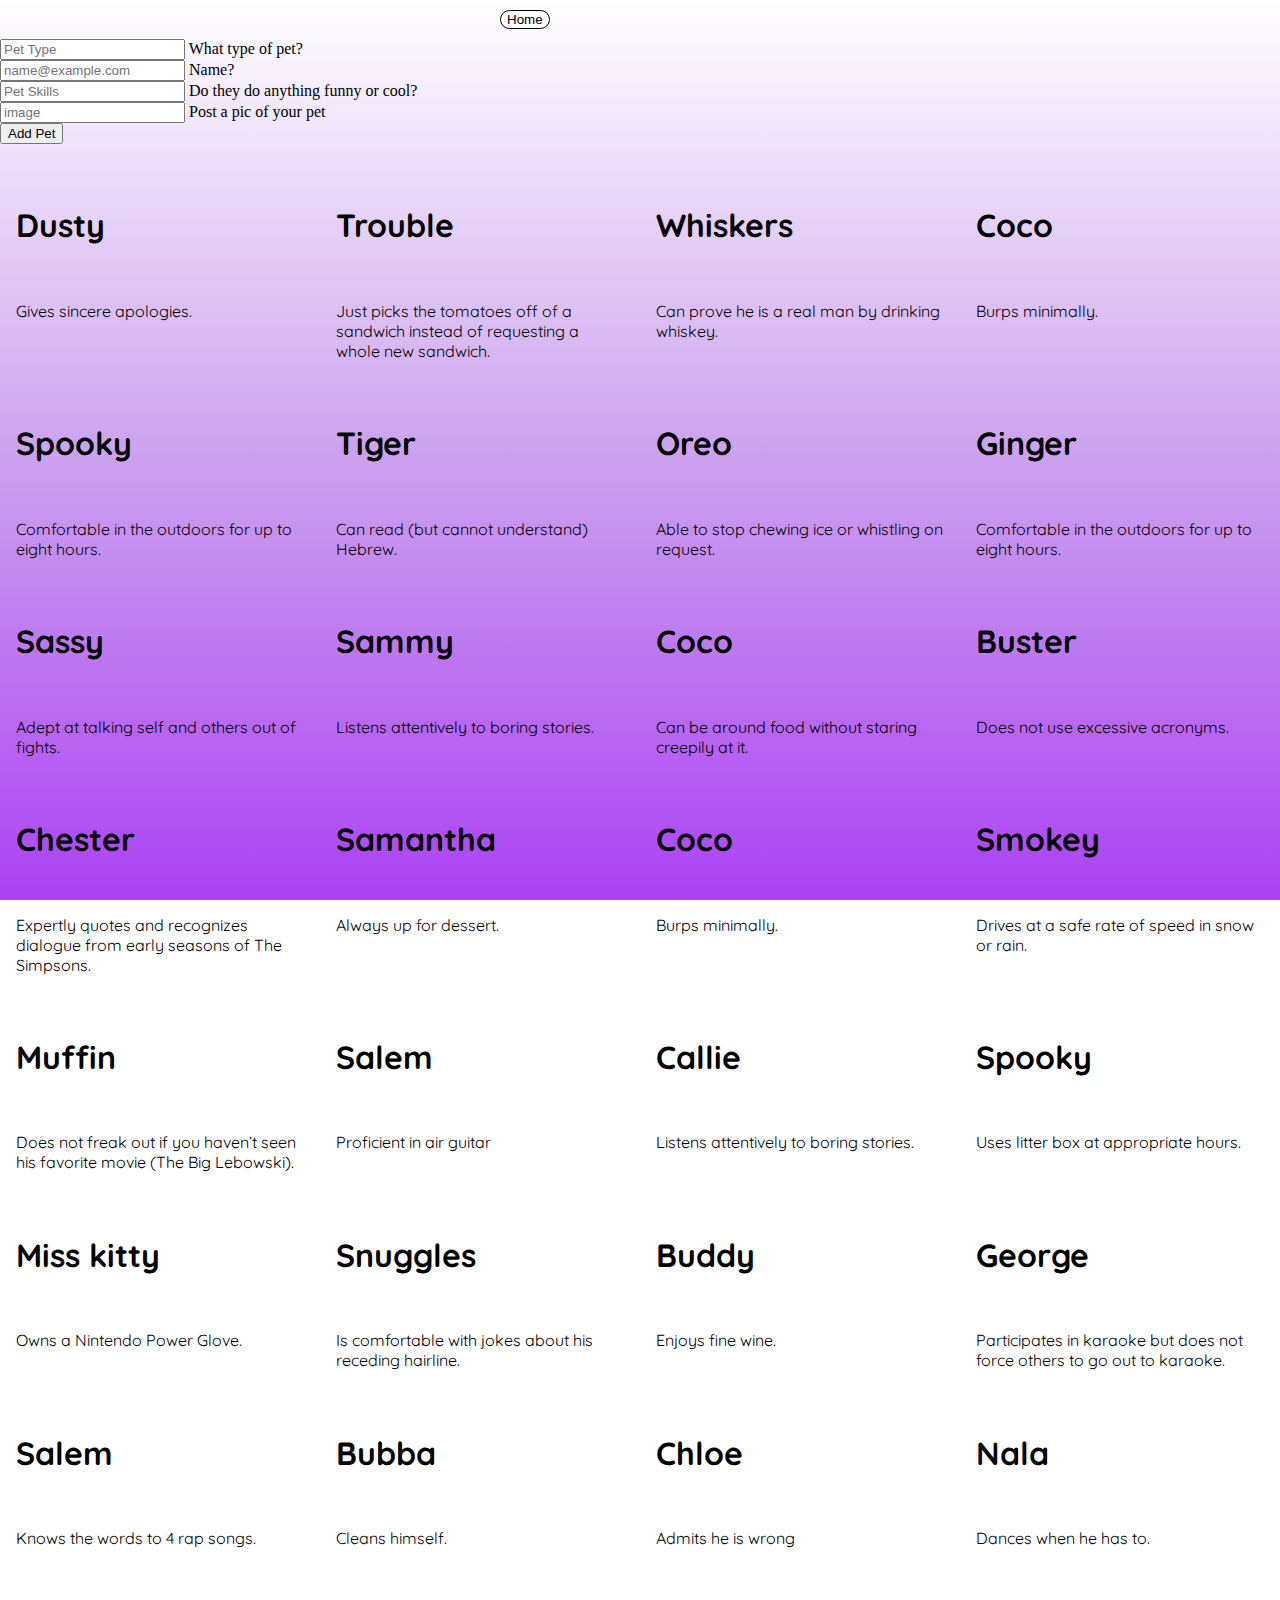
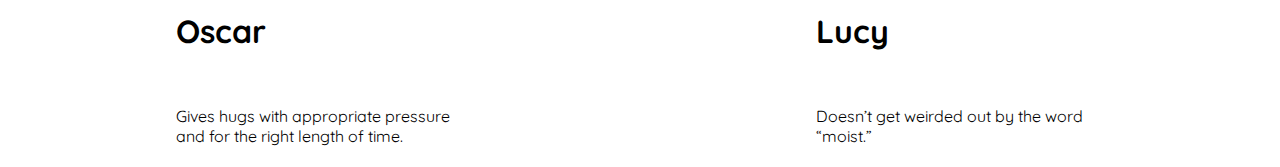
==== create.html @ e682be97 "added form to add pets" ====
<!DOCTYPE html>
<html lang="en">
<head>
  <meta charset="UTF-8">
  <meta http-equiv="X-UA-Compatible" content="IE=edge">
  <meta name="viewport" content="width=device-width, initial-scale=1.0">
  <title>Pet App</title>
  <link rel="stylesheet" href="styles.css">
  <link href="https://cdn.jsdelivr.net/npm/bootstrap@5.3.0-alpha1/dist/css/bootstrap.min.css" rel="stylesheet" integrity="sha384-GLhlTQ8iRABdZLl6O3oVMWSktQOp6b7In1Zl3/Jr59b6EGGoI1aFkw7cmDA6j6gD" crossorigin="anonymous">
</head>
<body>
      <form action="index.html">
        <button id="home">Home</button>
      </form>


    <form id="forms">
      <div class="form-floating mb-3">
        <input type="text" class="form-control" id="type" placeholder="Pet Type" required>
        <label for="floatingInput">What type of pet?</label>
      </div>
    <div class="form-floating mb-3">
      <input type="text" class="form-control" id="name" placeholder="name@example.com" required>
      <label for="floatingInput">Name?</label>
    </div>

    <div class="form-floating mb-3">
      <input type="text" class="form-control" id="specialSkill" placeholder="Pet Skills" required>
      <label for="floatingInput">Do they do anything funny or cool?</label>
    </div>

    <div class="form-floating mb-3">
      <input type="url" class="form-control" id="image" placeholder="image" required>
      <label for="floatingInput">Post a pic of your pet</label>
    </div>
    <button type="submit" class="btn btn-outline-danger" id="form-submit">Add Pet</button>
  </form>
  
  

  <div id="app"></div>

 






  
  <script src="create.js"></script>
  <script src="https://cdn.jsdelivr.net/npm/bootstrap@5.3.0-alpha1/dist/js/bootstrap.bundle.min.js" integrity="sha384-w76AqPfDkMBDXo30jS1Sgez6pr3x5MlQ1ZAGC+nuZB+EYdgRZgiwxhTBTkF7CXvN" crossorigin="anonymous"></script>
  <script
      src="https://cdn.jsdelivr.net/npm/bootstrap@5.1.3/dist/js/bootstrap.bundle.min.js"
      integrity="sha384-ka7Sk0Gln4gmtz2MlQnikT1wXgYsOg+OMhuP+IlRH9sENBO0LRn5q+8nbTov4+1p"
      crossorigin="anonymous"
    ></script>
  </body>
</html>
---- styles.css ----
@import url('https://fonts.googleapis.com/css2?family=Fuzzy+Bubbles:wght@700&display=swap');
@import url('https://fonts.googleapis.com/css2?family=Quicksand:wght@300..700&display=swap');

html, body {
  margin: 0;
  padding: 0;
}

body {
  background-image: linear-gradient(white, rgb(204, 163, 238), rgb(172, 66, 243));
  background-size: cover;
  background-position: center;
  background-attachment: fixed;
}

h2 {
  text-align: center;
  text-decoration: underline;
  font-family: "Fuzzy Bubbles", sans-serif;
  font-weight: 700;
  font-style: normal;
}

#app {
  display: flex;
  flex-direction: row;
  flex-wrap: wrap;
  justify-content: space-around;
  padding-top: 20px;
  
}

.card {
  margin-top: 5px;
  margin-bottom: 5px;
}

p, h1 {
  font-family: "Quicksand", sans-serif;
}

.btns {
  display: flex;
  justify-content: space-evenly;
  padding-top: 20px;
  padding-bottom: 10px;
  border-bottom: 3px solid rgba(201, 83, 236, 0.473);
  
}

#home {
  border-radius: 70px;
  margin-bottom: 10px;
  margin-top: 10px;
  display: flex;
  justify-content: center;
  background-color: rgba(255, 255, 255, 0.404);
  margin-left: 500px;
  border: 1px solid;
}


button {
  margin-right: 18px;
}
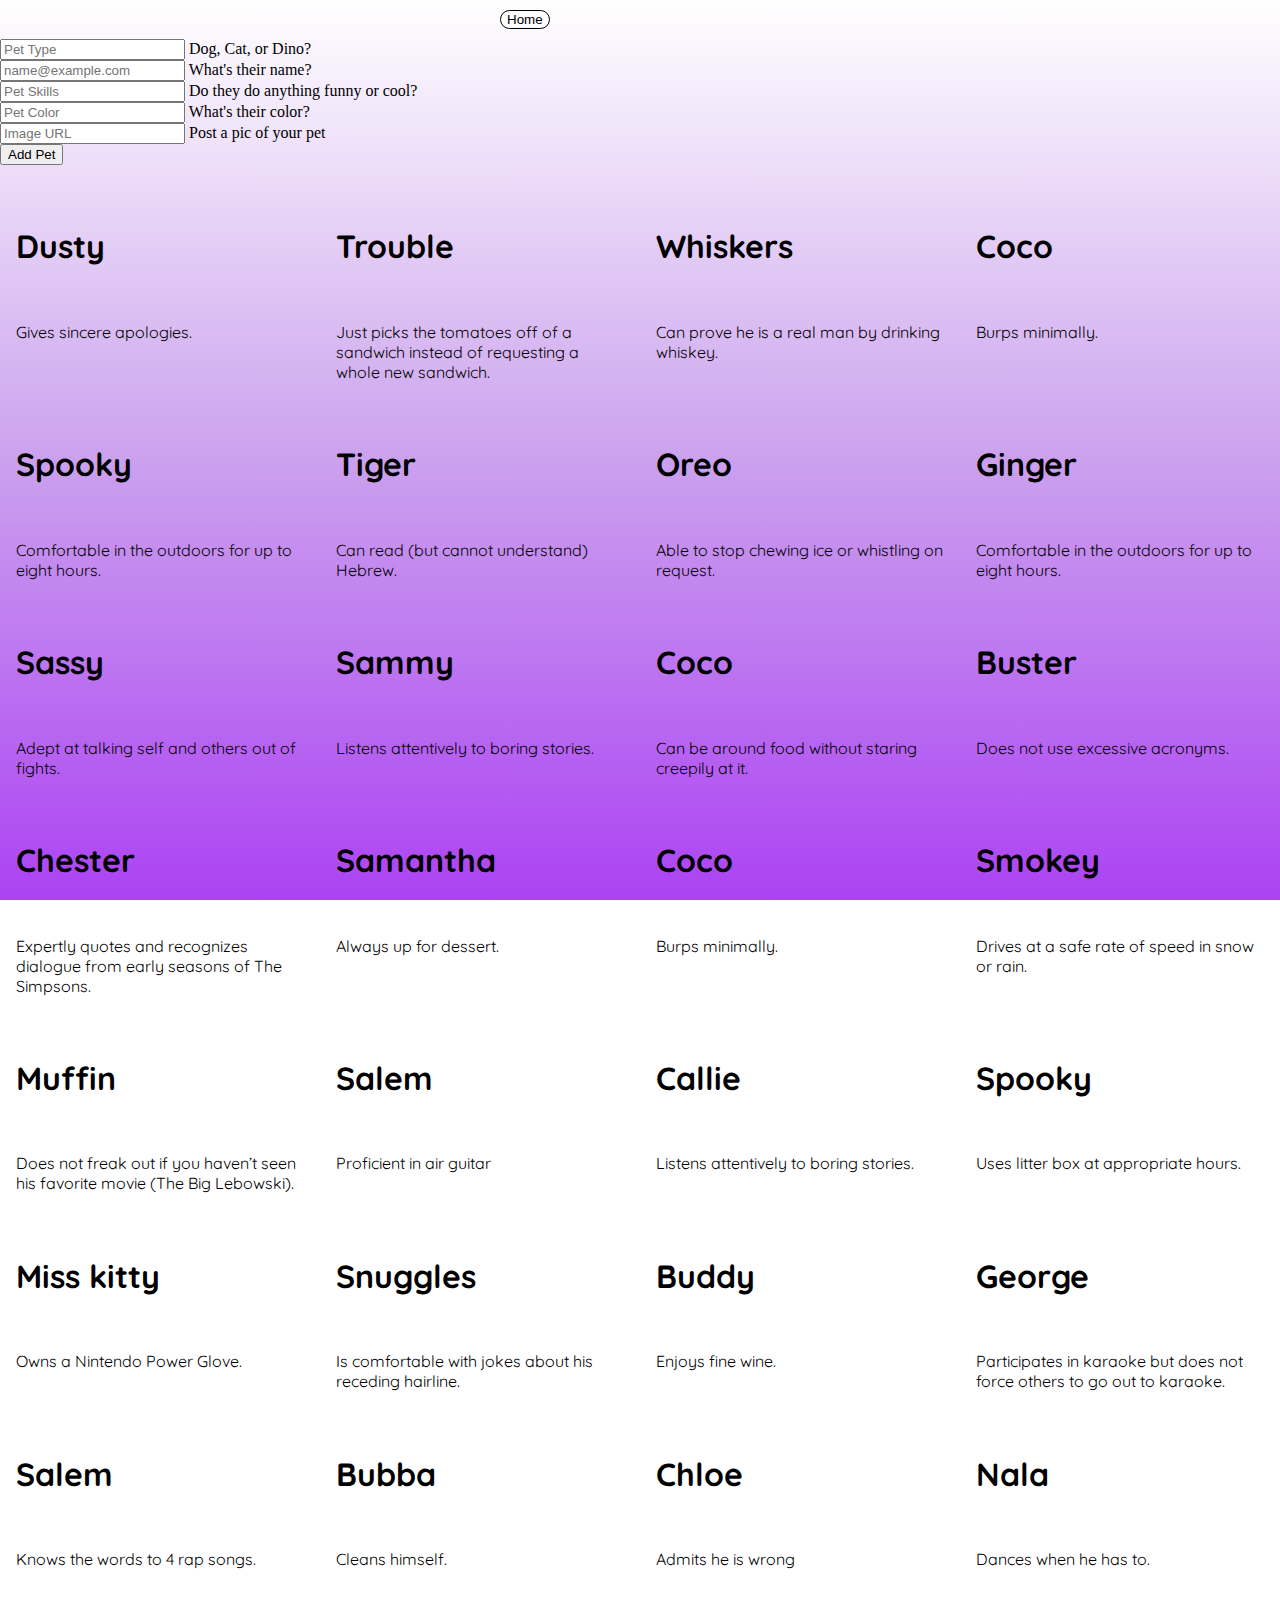
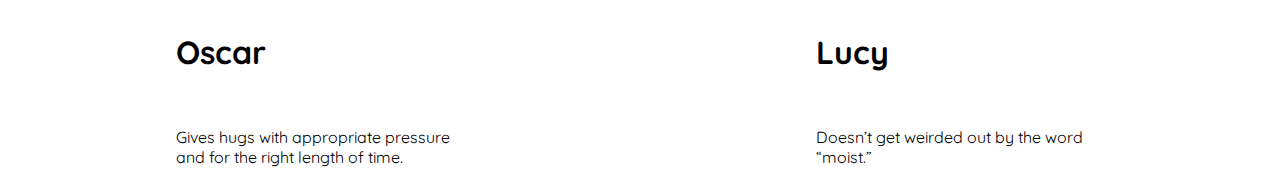
==== commit 66df5307: "finished form/functions/event listeners to add a pet" ====
--- a/create.html
+++ b/create.html
@@ -17,11 +17,11 @@
     <form id="forms">
       <div class="form-floating mb-3">
         <input type="text" class="form-control" id="type" placeholder="Pet Type" required>
-        <label for="floatingInput">What type of pet?</label>
+        <label for="floatingInput">Dog, Cat, or Dino?</label>
       </div>
     <div class="form-floating mb-3">
       <input type="text" class="form-control" id="name" placeholder="name@example.com" required>
-      <label for="floatingInput">Name?</label>
+      <label for="floatingInput">What's their name?</label>
     </div>
 
     <div class="form-floating mb-3">
@@ -30,9 +30,15 @@
     </div>
 
     <div class="form-floating mb-3">
-      <input type="url" class="form-control" id="image" placeholder="image" required>
+      <input type="text" class="form-control" id="color" placeholder="Pet Color" required>
+      <label for="floatingInput">What's their color?</label>
+    </div>
+    
+    <div class="form-floating mb-3">
+      <input type="url" class="form-control" id="image" placeholder="Image URL" required>
       <label for="floatingInput">Post a pic of your pet</label>
     </div>
+    
     <button type="submit" class="btn btn-outline-danger" id="form-submit">Add Pet</button>
   </form>
   
--- a/styles.css
+++ b/styles.css
@@ -63,3 +63,10 @@
 button {
   margin-right: 18px;
 }
+
+.form_select {
+  display: flex;
+  justify-content: flex-start;
+  margin-bottom: 10px;
+  padding-left: 10px;
+}
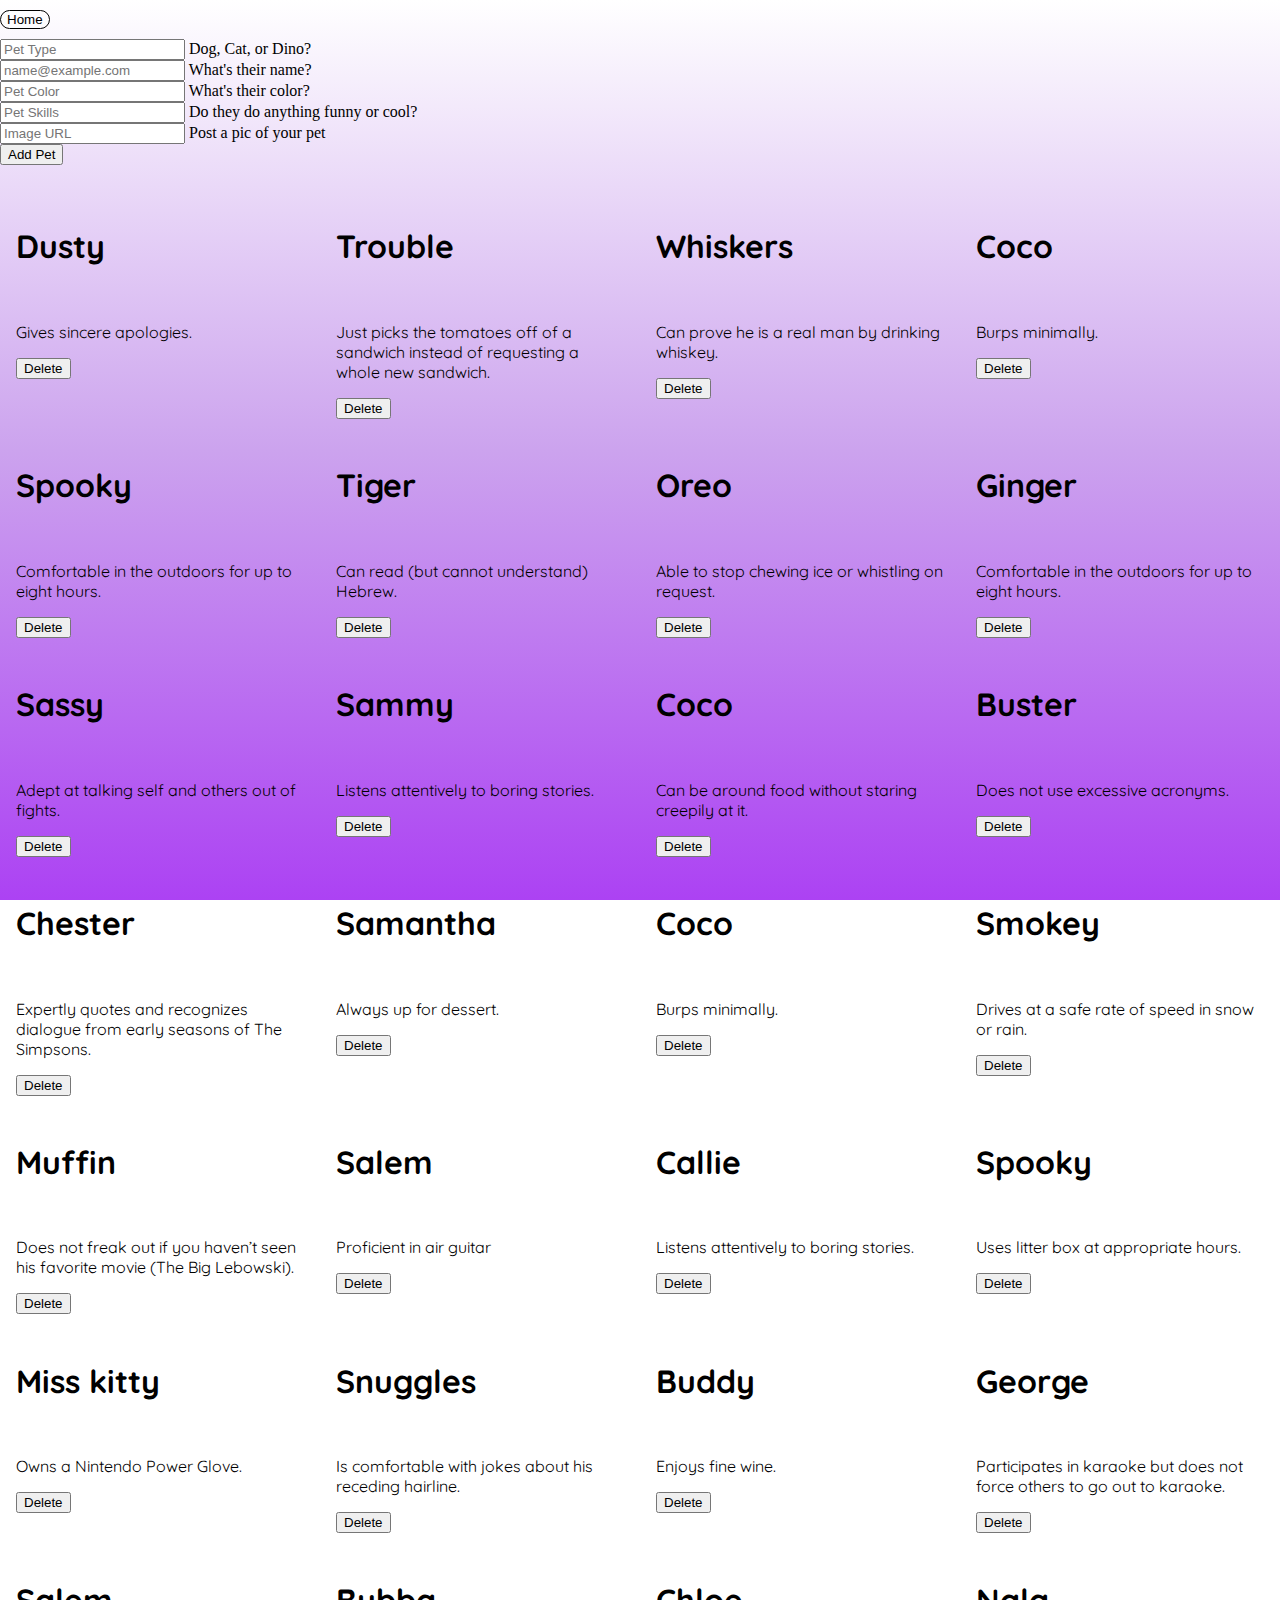
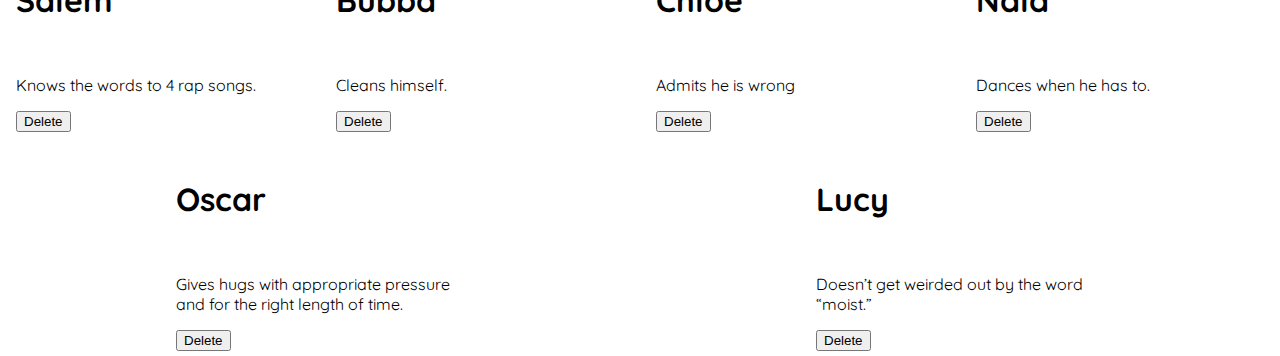
==== commit c7f356a5: "finished pet adoption" ====
--- a/create.html
+++ b/create.html
@@ -23,23 +23,24 @@
       <input type="text" class="form-control" id="name" placeholder="name@example.com" required>
       <label for="floatingInput">What's their name?</label>
     </div>
-
-    <div class="form-floating mb-3">
-      <input type="text" class="form-control" id="specialSkill" placeholder="Pet Skills" required>
-      <label for="floatingInput">Do they do anything funny or cool?</label>
-    </div>
-
+    
     <div class="form-floating mb-3">
       <input type="text" class="form-control" id="color" placeholder="Pet Color" required>
       <label for="floatingInput">What's their color?</label>
     </div>
     
     <div class="form-floating mb-3">
+      <input type="text" class="form-control" id="specialSkill" placeholder="Pet Skills" required>
+      <label for="floatingInput">Do they do anything funny or cool?</label>
+    </div>
+
+    
+    <div class="form-floating mb-3">
       <input type="url" class="form-control" id="image" placeholder="Image URL" required>
       <label for="floatingInput">Post a pic of your pet</label>
     </div>
     
-    <button type="submit" class="btn btn-outline-danger" id="form-submit">Add Pet</button>
+    <button type="submit" class="btn btn-info" id="form-submit">Add Pet</button>
   </form>
   
   
--- a/styles.css
+++ b/styles.css
@@ -49,14 +49,13 @@
 }
 
 #home {
-  border-radius: 70px;
+  border-radius: 40px;
   margin-bottom: 10px;
   margin-top: 10px;
   display: flex;
-  justify-content: center;
   background-color: rgba(255, 255, 255, 0.404);
-  margin-left: 500px;
   border: 1px solid;
+  
 }
 
 
